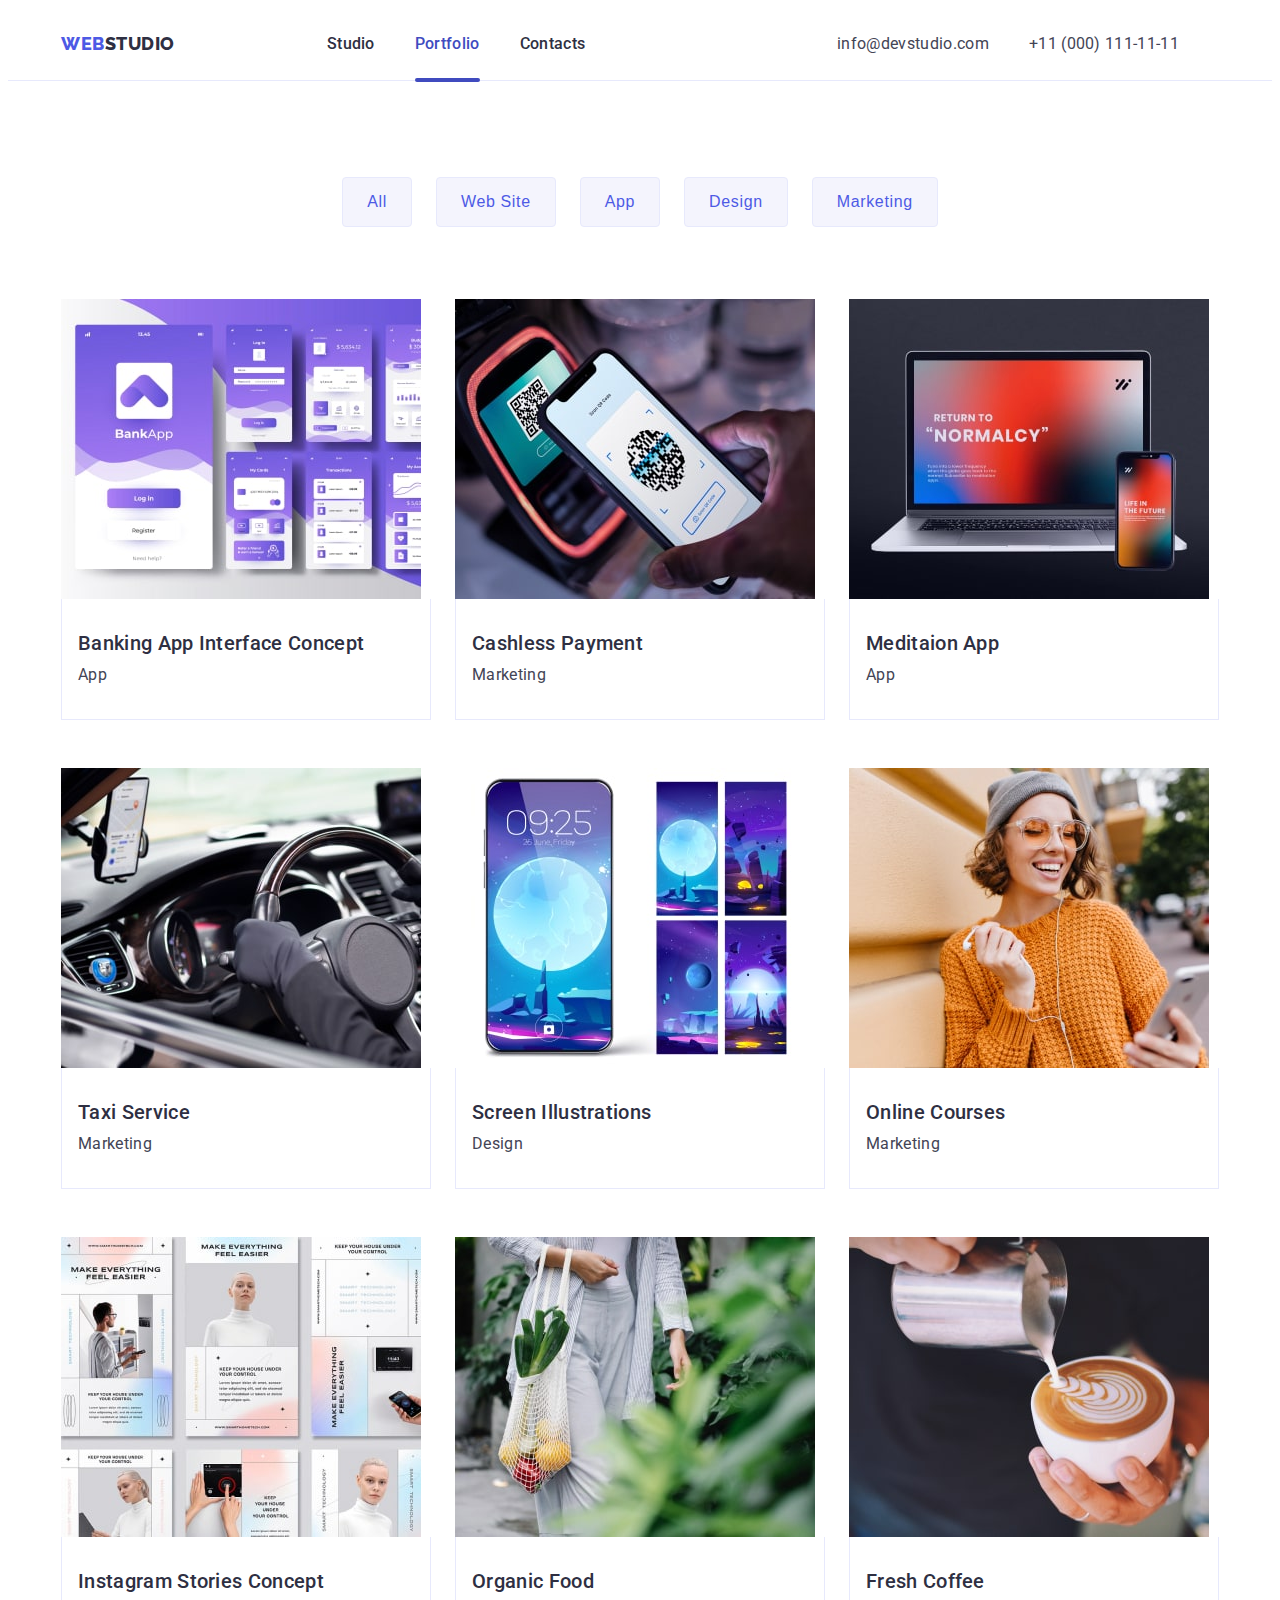
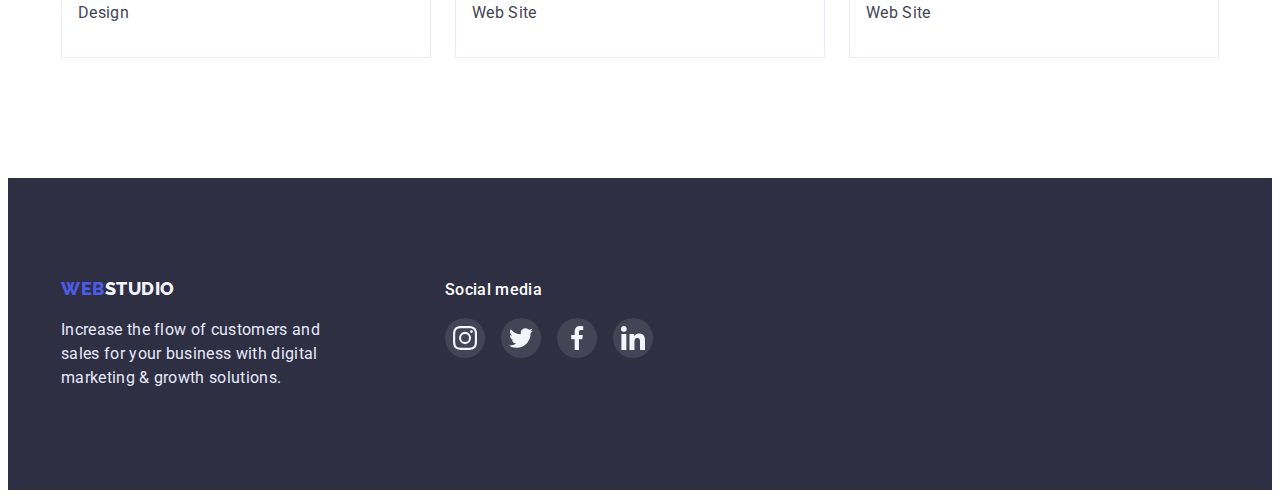
==== portfolio.html @ 263c4842 "Initial commit" ====
<!DOCTYPE html>
<html lang="en">

<head>
  <meta charset="UTF-8" />
  <meta http-equiv="X-UA-Compatible" content="IE=edge" />
  <meta name="viewport" content="width=device-width, initial-scale=1.0" />
  <title>Portfolio</title>
  <link rel="stylesheet" href="https://cdnjs.cloudflare.com/ajax/libs/modern-normalize/1.1.0/modern-normalize.min.css"
    integrity="sha512-wpPYUAdjBVSE4KJnH1VR1HeZfpl1ub8YT/NKx4PuQ5NmX2tKuGu6U/JRp5y+Y8XG2tV+wKQpNHVUX03MfMFn9Q=="
    crossorigin="anonymous" referrerpolicy="no-referrer" />
  <link rel="preconnect" href="https://fonts.googleapis.com">
  <link rel="preconnect" href="https://fonts.gstatic.com" crossorigin>
  <link href="https://fonts.googleapis.com/css2?family=Raleway:wght@800&family=Roboto:wght@400;500;700;900&display=swap"
    rel="stylesheet">
  <link rel="stylesheet" href="./css/style.css" />
</head>

<body class="page">
  <header class="nav">
    <div class="container header-container">
      <nav class="menu-link">
        <a href="./index.html" class="logo">Web<span class="decor">Studio</span></a>
        <ul class="site-nav list">
          <li><a href="./index.html" class="link">Studio</a></li>
          <li><a href="./portfolio.html" class="link current">Portfolio</a></li>
          <li><a href="" class="link">Contacts</a></li>
        </ul>
      </nav>
      <address class="address">
        <ul class="address-nav list">
          <li>
            <a href="mailto:info@devstudio.com" class="mail">info@devstudio.com</a>
          </li>
          <li>
            <a href="tel:+110001111111" class="tel">+11 (000) 111-11-11</a>
          </li>
        </ul>
      </address>
    </div>
  </header>
  <main>
    <section class="menu">
      <div class="container">
        <h1 class="visually-hidden">Portfolio</h1>
        <ul class="menu-nav list">
          <li><button type="button" class="button">All</button></li>
          <li><button type="button" class="button">Web Site</button></li>
          <li><button type="button" class="button">App</button></li>
          <li><button type="button" class="button">Design</button></li>
          <li><button type="button" class="button">Marketing</button></li>
        </ul>
        <ul class="photo card-set list">
          <li class="photo-card over">
            <a href="" class="item">
              <div class="photo-wrap"><img src="./images/app1.jpg" alt="App" width="360" />
                <p class="photo-overlay">14 Stylish and User-Friendly App Design Concepts · Task Manager App ·
                  Calorie
                  Tracker App · Exotic Fruit Ecommerce App ·
                  Cloud Storage App</p>
              </div>
              <div class="photo-name">
                <h2 class="photo-title">Banking App Interface Concept</h2>
                <p class="photo-text">App</p>

              </div>
            </a>
          </li>
          <li class="photo-card">
            <a href="" class="item">
              <div class="photo-wrap"><img src="./images/app2.jpg" alt="App" width="360" />
                <p class="photo-overlay">14 Stylish and User-Friendly App Design Concepts · Task Manager App · Calorie
                  Tracker App · Exotic Fruit Ecommerce App ·
                  Cloud Storage App</p>
              </div>
              <div class="photo-name">
                <h2 class="photo-title">Cashless Payment</h2>
                <p class="photo-text">Marketing</p>
              </div>
            </a>
          </li>
          <li class="photo-card">
            <a href="" class="item">
              <div class="photo-wrap"><img src="./images/app3.jpg" alt="App" width="360" />
                <p class="photo-overlay">14 Stylish and User-Friendly App Design Concepts · Task Manager App · Calorie
                  Tracker App · Exotic Fruit Ecommerce App ·
                  Cloud Storage App</p>
              </div>
              <div class="photo-name">
                <h2 class="photo-title">Meditaion App</h2>
                <p class="photo-text">App</p>
              </div>
            </a>
          </li>
          <li class="photo-card">
            <a href="" class="item">
              <div class="photo-wrap"><img src="./images/design1.jpg" alt="Design" width="360" />
                <p class="photo-overlay">14 Stylish and User-Friendly App Design Concepts · Task Manager App · Calorie
                  Tracker App · Exotic Fruit Ecommerce App ·
                  Cloud Storage App</p>
              </div>
              <div class="photo-name">
                <h2 class="photo-title">Taxi Service</h2>
                <p class="photo-text">Marketing</p>
              </div>
            </a>
          </li>
          <li class="photo-card">
            <a href="" class="item">
              <div class="photo-wrap"><img src="./images/design2.jpg" alt="Design" width="360" />
                <p class="photo-overlay">14 Stylish and User-Friendly App Design Concepts · Task Manager App · Calorie
                  Tracker App · Exotic Fruit Ecommerce App ·
                  Cloud Storage App</p>
              </div>
              <div class="photo-name">
                <h2 class="photo-title">Screen Illustrations</h2>
                <p class="photo-text">Design</p>
              </div>
            </a>
          </li>
          <li class="photo-card">
            <a href="" class="item">
              <div class="photo-wrap"><img src="./images/design3.jpg" alt="Design" width="360" />
                <p class="photo-overlay">14 Stylish and User-Friendly App Design Concepts · Task Manager App · Calorie
                  Tracker App · Exotic Fruit Ecommerce App ·
                  Cloud Storage App</p>
              </div>
              <div class="photo-name">
                <h2 class="photo-title">Online Courses</h2>
                <p class="photo-text">Marketing</p>
              </div>
            </a>
          </li>
          <li class="photo-card">
            <a href="" class="item">
              <div class="photo-wrap"><img src="./images/marketing1.jpg" alt="Marketing" width="360" />
                <p class="photo-overlay">14 Stylish and User-Friendly App Design Concepts · Task Manager App · Calorie
                  Tracker App · Exotic Fruit Ecommerce App ·
                  Cloud Storage App</p>
              </div>
              <div class="photo-name">
                <h2 class="photo-title">Instagram Stories Concept</h2>
                <p class="photo-text">Design</p>
              </div>
            </a>
          </li>
          <li class="photo-card">
            <a href="" class="item">
              <div class="photo-wrap"><img src="./images/marketing2.jpg" alt="Marketing" width="360" />
                <p class="photo-overlay">14 Stylish and User-Friendly App Design Concepts · Task Manager App · Calorie
                  Tracker App · Exotic Fruit Ecommerce App ·
                  Cloud Storage App</p>
              </div>
              <div class="photo-name">
                <h2 class="photo-title">Organic Food</h2>
                <p class="photo-text">Web Site</p>
              </div>
            </a>
          </li>
          <li class="photo-card">
            <a href="" class="item">
              <div class="photo-wrap"><img src="./images/marketing3.jpg" alt="Marketing" width="360" />
                <p class="photo-overlay">14 Stylish and User-Friendly App Design Concepts · Task Manager App · Calorie
                  Tracker App · Exotic Fruit Ecommerce App ·
                  Cloud Storage App</p>
              </div>
              <div class="photo-name">
                <h2 class="photo-title">Fresh Coffee</h2>
                <p class="photo-text">Web Site</p>
              </div>
            </a>
          </li>
        </ul>
      </div>
    </section>
  </main>
  <footer class="footer">
    <div class="container">
      <div class="footer-container">
        <a href="./index.html" class="footer-logo">Web<span class="footer-decor">Studio</span></a>
        <p class="footer-text">
          Increase the flow of customers and sales for your business with digital
          marketing & growth solutions.
        </p>
      </div>
      <div class="footer-media">
        <p class="footer-media-title">Social media</p>
        <ul class="footer-media-list list">
          <li class="footer-media-item"><a href="" class="footer-media-link link"><svg class="footer-media-icon"
                width="24" height="24">
                <use href="./images/icon.svg#icon-instagram"></use>
              </svg></a></li>
          <li class="footer-media-item"><a href="" class="footer-media-link link"><svg class="footer-media-icon"
                width="24" height="24">
                <use href="./images/icon.svg#icon-twitter"></use>
              </svg></a></li>
          <li class="footer-media-item"><a href="" class="footer-media-link link"><svg class="footer-media-icon"
                width="24" height="24">
                <use href="./images/icon.svg#icon-facebook"></use>
              </svg></a></li>
          <li class="footer-media-item"><a href="" class="footer-media-link link"><svg class="footer-media-icon"
                width="24" height="24">
                <use href="./images/icon.svg#icon-linkedin"></use>
              </svg></a></li>
        </ul>
      </div>
    </div>
  </footer>
</body>

</html>
---- css/style.css ----
:root {
  --primary-text-color: #434455;
  --title-text-color: #2e2f42;
  --accent-color: #e7e9fc;
  --background-color: #f4f4fd;
  --hover-color: #404bbf;
  --white-color: #ffffff;
  --primary-brand: #4d5ae5;
}
h1,
h2,
h3,
p {
  margin: 0;
}
ul {
  margin: 0;
  padding: 0;
}
img {
  display: block;
  max-width: 100%;
  height: auto;
}
body {
  background-color: var(--white-color);
  color: var(--primary-text-color);
  font-family: Roboto, sans-serif;
  letter-spacing: 0.02em;
  font-size: 16px;
  line-height: 1.5;
}
.container {
  width: 1158px;
  margin: 0 auto;
  padding: 0 15px;
}
.list {
  list-style: none;
}
.visually-hidden {
  position: absolute;
  width: 1px;
  height: 1px;
  margin: -1px;
  border: 0;
  padding: 0;
  white-space: nowrap;
  clip-path: inset(100%);
  clip: rect(0 0 0 0);
  overflow: hidden;
}
.nav {
  padding: 24px 0;
  border-bottom: 1px solid #e7e9fc;
}
.menu-link {
  display: flex;
}
.link {
  position: relative;
}
.header-container {
  display: flex;
}
.logo {
  color: var(--primary-brand);
  font-family: Raleway, sans-serif;
  font-weight: 800;
  font-size: 18px;
  line-height: 1.33;
  letter-spacing: 0.03em;
  text-transform: uppercase;
  text-decoration: none;
  margin-right: 76px;
}
.decor {
  color: var(--title-text-color);
  font-family: Raleway, sans-serif;
  font-family: 'Raleway';
  font-style: normal;
  font-weight: 800;
  font-size: 18px;
  line-height: 1.33;
  letter-spacing: 0.03em;
  text-transform: uppercase;
  text-decoration: none;
  margin-right: 76px;
}
.site-nav {
  display: flex;
  gap: 40px;
}
.site-nav .link {
  color: var(--title-text-color);
  font-weight: 500;
  text-decoration: none;
  transition-property: color;
  transition-duration: 250ms;
  transition-timing-function: cubic-bezier(0.4, 0, 0.2, 1);
}
.site-nav .link:hover,
.site-nav .link:focus {
  color: var(--hover-color);
}
.site-nav .link.current {
  color: var(--hover-color);
}
.site-nav .link.current::after {
  content: '';
  position: absolute;
  left: 0;
  bottom: 0;
  background: #404bbf;
  border-radius: 2px;
  width: 100%;
  height: 4px;
  top: 44px;
}
.address {
  margin-left: auto;
}
.address-nav {
  display: flex;
  transition-property: color;
  transition-duration: 250ms;
  transition-timing-function: cubic-bezier(0.4, 0, 0.2, 1);
}
.address-nav .mail,
.address-nav .tel {
  color: var(--primary-text-color);
  font-style: normal;
  font-weight: 400;
  text-decoration: none;
  margin-right: 40px;
}
.address-nav :hover,
.address-nav :focus {
  color: var(--hover-color);
}
.hero {
  background-color: var(--title-text-color);
  padding-bottom: 188px;
  padding-top: 188px;
  flex-grow: 1;
  background-image: linear-gradient(
      rgba(46, 47, 66, 0.7),
      rgba(46, 47, 66, 0.7)
    ),
    url(../images/people-office.jpg);
  background-repeat: no-repeat;
  background-position: center;
  background-size: cover;
  max-width: 1440px;
  margin: 0 auto;
}

.hero-title {
  color: var(--white-color);
  font-weight: 700;
  font-size: 56px;
  line-height: 1.07;
  text-align: center;
  max-width: 496px;
  margin-right: auto;
  margin-left: auto;
  margin-bottom: 48px;
  margin-top: auto;
}
.btn {
  color: var(--white-color);
  background-color: var(--primary-brand);
  font-weight: 500;
  font-size: 16px;
  line-height: 1.5;
  letter-spacing: 0.04em;
  cursor: pointer;
  padding: 16px 32px;
  display: block;
  margin: 0 auto;
  min-width: 169px;
  border-radius: 4px;
  border: none;
  transition-property: background-color;
  transition-duration: 250ms;
  transition-timing-function: cubic-bezier(0.4, 0, 0.2, 1);
}
.btn:hover,
.btn:focus {
  background-color: var(--hover-color);
}
.section {
  padding: 120px 0;
}
.action-container {
  padding-top: 112px;
}
.action {
  width: 264px;
}
.action-card {
  display: flex;
  gap: 24px;
  justify-content: center;
  align-items: center;
  width: 264px;
  height: 112px;
  background-color: var(--background-color);
  border-radius: 4px;
}
.actions {
  display: flex;
  gap: 24px;
}
.section-title {
  color: var(--title-text-color);
  font-weight: 500;
  font-size: 20px;
  line-height: 1.2;
  margin-bottom: 8px;
}
.card-set {
  display: flex;
  flex-wrap: wrap;
  gap: 24px;
  padding: 0;
  list-style: none;
}
.section-images {
  flex-basis: calc((100% - 48px) / 3);
}
.images {
  display: flex;
  margin-right: 24px;
}
.team-images {
  flex-basis: calc((100% - 72px) / 4);
  border-radius: 0px 0px 4px 4px;
  box-shadow: 0px 1px 6px rgba(46, 47, 66, 0.08),
    0px 1px 1px rgba(46, 47, 66, 0.16), 0px 2px 1px rgba(46, 47, 66, 0.08);
}
.name {
  background-color: var(--white-color);
  padding: 32px 16px;
  text-align: center;
}
.title,
.team-title {
  color: var(--title-text-color);
  font-weight: 700;
  font-size: 36px;
  line-height: 1.11;
  text-align: center;
  margin-bottom: 72px;
}
.team {
  background-color: var(--background-color);
  color: var(--primary-text-color);
  padding: 120px 0;
}
.team-members {
  display: flex;
}
.member {
  color: var(--title-text-color);
  font-weight: 500;
  font-size: 20px;
  line-height: 1.2;
  margin-bottom: 8px;
}
.text {
  margin-bottom: 8px;
}
.team-social-list {
  display: flex;
  justify-content: center;
  gap: 24px;
}
.team-social-item {
  width: 40px;
  height: 40px;
}
.team-social-link {
  display: flex;
  justify-content: center;
  align-items: center;
  width: 100%;
  height: 100%;
  border-radius: 50%;
  background-color: var(--primary-brand);
  transition-property: background-color;
  transition-duration: 250ms;
  transition-timing-function: cubic-bezier(0.4, 0, 0.2, 1);
}
.team-social-link:is(:hover, :focus) {
  background-color: #404bbf;
}
.team-social-icon {
  display: flex;
  justify-content: center;
  align-items: center;
  width: 16px;
  height: 16px;
}
.customers-title {
  padding-top: 130px;
  margin-bottom: 72px;
}
.customers-list {
  display: flex;
  justify-content: center;
  gap: 24px;
  padding-bottom: 120px;
}
.customers-item {
  width: 168px;
  height: 88px;
}
.customers-link {
  display: flex;
  justify-content: center;
  align-items: center;
  width: 100%;
  height: 100%;
  border: 1px solid #8e8f99;
  border-radius: 4px;
  color: #8e8f99;
  transition-property: border, color;
  transition-duration: 250ms, 250ms;
  transition-timing-function: cubic-bezier(0.4, 0, 0.2, 1),
    cubic-bezier(0.4, 0, 0.2, 1);
}
.customers-link:is(:hover, :focus) {
  border: 1px solid var(--hover-color);
  color: var(--hover-color);
}
.customers-icon {
  fill: currentColor;
}
.footer {
  background-color: var(--title-text-color);
  padding-top: 100px;
  padding-bottom: 100px;
}
.footer .container {
  display: flex;
}
.footer-logo {
  color: var(--primary-brand);
  font-family: Raleway, sans-serif;
  font-weight: 800;
  font-size: 18px;
  line-height: 1.17;
  letter-spacing: 0.03em;
  text-transform: uppercase;
  text-decoration: none;
}
.footer-decor {
  color: var(--background-color);
  font-family: Raleway, sans-serif;
  font-weight: 800;
  font-size: 18px;
  line-height: 1.17;
  letter-spacing: 0.03em;
  text-transform: uppercase;
  text-decoration: none;
}
.footer-text {
  color: var(--accent-color);
  margin-top: 16px;
  width: 264px;
}
.footer-media-title {
  font-weight: 500;
  font-size: 16px;
  line-height: 1.5;
  letter-spacing: 0.02em;
  color: var(--white-color);
  margin-bottom: 16px;
}
.footer-media {
  margin-left: 120px;
}
.footer-media-list {
  display: flex;
  gap: 16px;
}
.footer-media-item {
  width: 40px;
  height: 40px;
}
.footer-media-link {
  display: flex;
  justify-content: center;
  align-items: center;
  width: 100%;
  height: 100%;
  border-radius: 50%;
  background-color: rgba(255, 255, 255, 0.1);
  transition-property: background-color;
  transition-duration: 250ms;
  transition-timing-function: cubic-bezier(0.4, 0, 0.2, 1);
}
.footer-media-link:is(:hover, :focus) {
  background-color: #31d0aa;
}
.menu {
  padding-bottom: 120px;
  padding-top: 96px;
}
.menu-nav {
  display: flex;
  flex-direction: row;
  justify-content: center;
  padding: 0px;
  gap: 24px;
  margin-bottom: 72px;
}
.button {
  background-color: var(--background-color);
  color: var(--primary-brand);
  font-weight: 500;
  font-size: 16px;
  line-height: 1.5;
  letter-spacing: 0.04em;
  cursor: pointer;
  padding: 12px 24px;
  border: 1px solid #e7e9fc;
  border-radius: 4px;
  transition-property: background-color, color, border, box-shadow;
  transition-duration: 250ms, 250ms, 250ms, 250ms;
  transition-timing-function: cubic-bezier(0.4, 0, 0.2, 1),
    cubic-bezier(0.4, 0, 0.2, 1), cubic-bezier(0.4, 0, 0.2, 1),
    cubic-bezier(0.4, 0, 0.2, 1);
}
.button:hover,
.button:focus {
  background-color: var(--hover-color);
  color: var(--white-color);
  border: 1px solid transparent;
  box-shadow: 0px 3px 1px rgba(0, 0, 0, 0.1), 0px 2px 1px rgba(0, 0, 0, 0.08),
    0px 2px 2px rgba(0, 0, 0, 0.12);
}
.item {
  text-decoration: none;
  display: block;
}
.item .photo-title {
  color: var(--title-text-color);
  font-weight: 500;
  font-size: 20px;
  line-height: 1.2;
  text-decoration: none;
}
.item .photo-text {
  color: var(--primary-text-color);
  font-weight: 400;
  font-size: 16px;
  line-height: 1.5;
}
.photo-overlay {
  color: var(--background-color);
  background-color: var(--primary-brand);
  padding: 40px 32px 164px;
  position: absolute;
  top: 0;
  left: 0;
  width: 100%;
  height: 100%;
  transform: translateY(100%);
  transition-property: transform;
  transition-duration: 250ms;
  transition-timing-function: cubic-bezier(0.4, 0, 0.2, 1);
}
.photo-wrap {
  position: relative;
  overflow: hidden;
}
.item:is(:hover, :focus) .photo-overlay {
  transform: translateY(0);
}
.photo {
  column-gap: 24px;
  row-gap: 48px;
}
.photo-card {
  flex-basis: calc((100% - 48px) / 3);
}
.photo-card:hover {
  box-shadow: 0px 1px 6px rgba(46, 47, 66, 0.08),
    0px 1px 1px rgba(46, 47, 66, 0.16), 0px 2px 1px rgba(46, 47, 66, 0.08);
}
.photo-name {
  padding: 32px 0;
  display: block;
  border: 1px solid #e7e9fc;
  border-top-width: 0;
}
.photo-title {
  margin-bottom: 8px;
  padding-left: 16px;
}
.photo-text {
  padding-left: 16px;
}
.backdrop {
  width: 100%;
  height: 100%;
  background-color: rgba(46, 47, 66, 0.4);
  position: fixed;
  top: 0;
  left: 0;
  transition-property: opacity, visibility;
  transition-duration: 250ms, 250ms;
  transition-timing-function: cubic-bezier(0.4, 0, 0.2, 1),
    cubic-bezier(0.4, 0, 0.2, 1);
}
.modal {
  width: 408px;
  min-height: 576px;
  padding: 24px;
  background-color: #fcfcfc;
  box-shadow: 0px 1px 1px rgba(0, 0, 0, 0.14), 0px 1px 3px rgba(0, 0, 0, 0.12),
    0px 2px 1px rgba(0, 0, 0, 0.2);
  border-radius: 4px;
  position: absolute;
  top: 50%;
  left: 50%;
  transform: translate(-50%, -50%) scale(1);
  transition-property: transform;
  transition-duration: 250ms;
  transition-timing-function: cubic-bezier(0.4, 0, 0.2, 1);
}
.modal-close {
  width: 24px;
  height: 24px;
  background-color: #e7e9fc;
  border: 1px solid rgba(0, 0, 0, 0.1);
  border-radius: 50%;
  display: block;
  margin-left: auto;
}
.modal-icon {
}
.is-hidden {
  opacity: 0;
  visibility: hidden;
  pointer-events: none;
}
.backdrop.is-hidden .modal {
  transform: translate(-50%, -50%) scale(0);
}
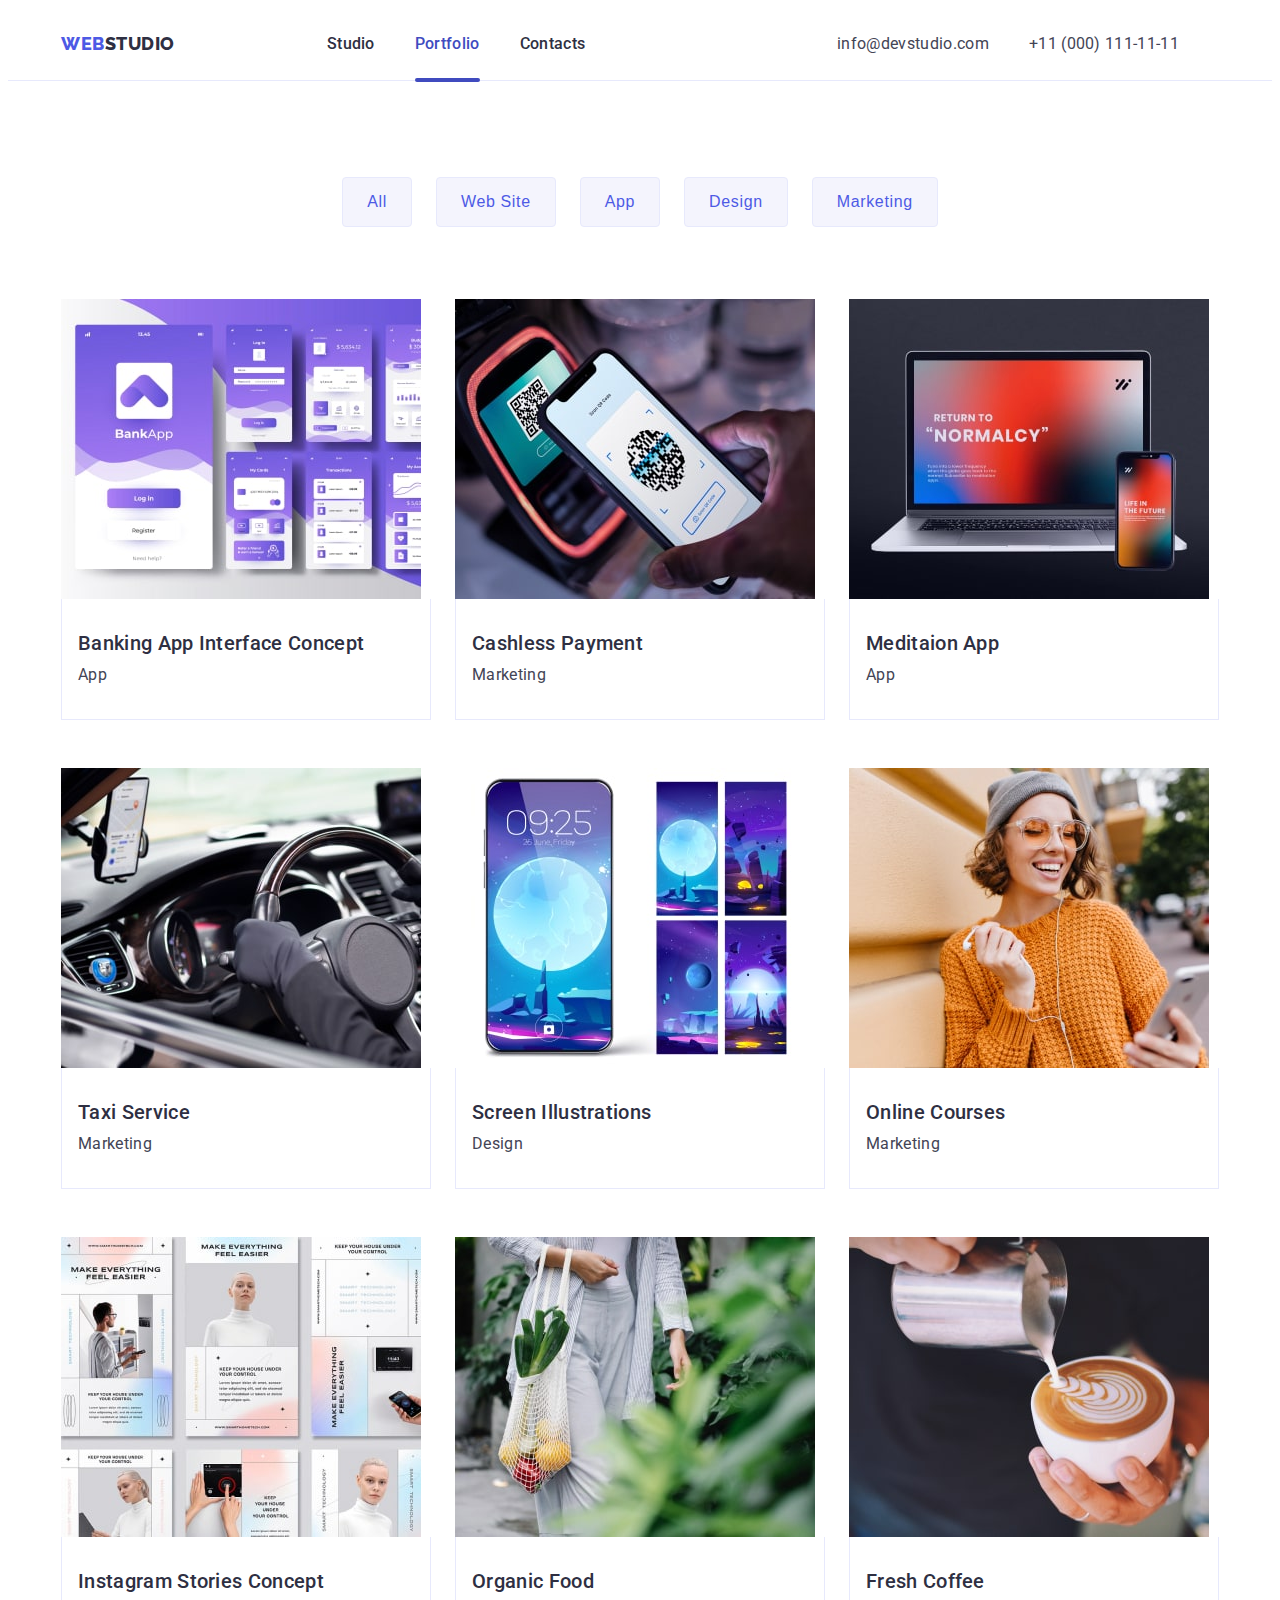
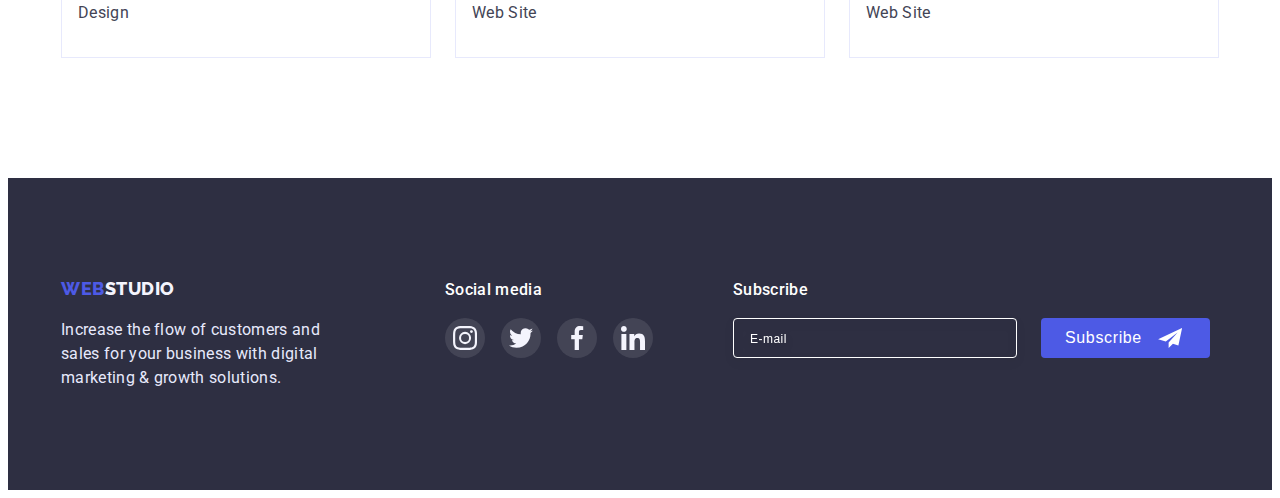
==== commit bac8a1bd: "update footer" ====
--- a/portfolio.html
+++ b/portfolio.html
@@ -204,6 +204,17 @@
               </svg></a></li>
         </ul>
       </div>
+      <div class="section-subscribe">
+        <p class="subscribe-subtitle subtitle">Subscribe</p>
+        <form class="subscribe-form" name="subscribe" autocomplete="on" novalidate>
+          <input type="email" class="subscribe-input" name="email" placeholder="E-mail" />
+          <button type="submit" class="subscribe-button btn">
+            Subscribe<svg class="subscribe-icon" width="24" height="20">
+              <use href="./images/icon.svg#icon-icon-send"></use>
+            </svg>
+          </button>
+        </form>
+      </div>
     </div>
   </footer>
 </body>
--- a/css/style.css
+++ b/css/style.css
@@ -539,8 +539,162 @@
   border-radius: 50%;
   display: block;
   margin-left: auto;
-}
-.modal-icon {
+  cursor: pointer;
+  transition-property: background-color, border, fill;
+  transition-duration: 250ms, 250ms, 250ms;
+  transition-timing-function: cubic-bezier(0.4, 0, 0.2, 1),
+    cubic-bezier(0.4, 0, 0.2, 1), cubic-bezier(0.4, 0, 0.2, 1);
+}
+.modal-close:focus,
+.modal-close:hover {
+  background-color: var(--hover-color);
+  border: 1px solid var(--hover-color);
+}
+.modal-close:focus .modal-icon,
+.modal-close:hover .modal-icon {
+  fill: var(--white-color);
+}
+.modal-title {
+  font-weight: 500;
+  font-size: 16px;
+  line-height: 1.5;
+  text-align: center;
+  letter-spacing: 0.02em;
+  color: #2e2f42;
+  margin-top: 24px;
+  margin-bottom: 16px;
+}
+.form-input {
+  width: 100%;
+  height: 40px;
+  opacity: 0.2;
+  border: 1px solid rgba(46, 47, 66, 0.2);
+  border-radius: 4px;
+  outline: transparent;
+  padding: 11px 38px;
+  transition-property: border;
+  transition-duration: 250ms;
+  transition-timing-function: cubic-bezier(0.4, 0, 0.2, 1);
+}
+.form-textarea {
+  display: block;
+  width: 100%;
+  min-height: 120px;
+  opacity: 0.2;
+  border: 1px solid rgba(46, 47, 66, 0.2);
+  border-radius: 4px;
+  outline: transparent;
+  resize: none;
+  padding: 8px 16px;
+  transition-property: border;
+  transition-duration: 250ms;
+  transition-timing-function: cubic-bezier(0.4, 0, 0.2, 1);
+}
+.form-input-text::placeholder {
+  font-weight: 400;
+  font-size: 12px;
+  line-height: 1.17;
+  letter-spacing: 0.04em;
+  color: rgba(46, 47, 66, 0.4);
+}
+
+.form-input:focus,
+.form-textarea:focus {
+  border: 1px solid var(--primary-brand);
+  outline: none;
+}
+.form-input:focus + .form-icon {
+  fill: var(--primary-brand);
+}
+.form-label span {
+  display: block;
+  font-size: 12px;
+  line-height: 1.17;
+  letter-spacing: 0.04em;
+  color: #8e8f99;
+  margin-bottom: 4px;
+}
+.form-control {
+  position: relative;
+}
+.form-icon {
+  display: block;
+  position: absolute;
+  left: 0;
+  top: 50%;
+  transform: translateY(-50%);
+  margin-left: 16px;
+  transition-property: fill;
+  transition-duration: 250ms;
+  transition-timing-function: cubic-bezier(0.4, 0, 0.2, 1);
+}
+.form-group {
+  margin-bottom: 8px;
+}
+.modal-input {
+  padding: 0px;
+  gap: 8px;
+}
+
+.checkbox-icon {
+  display: inline-flex;
+  align-items: center;
+  justify-content: center;
+  width: 16px;
+  height: 16px;
+  border: 1px solid #2e2f42;
+  border-radius: 2px;
+  margin-right: 8px;
+  transition-property: background-color, border;
+  transition-duration: 250ms, 250ms;
+  transition-timing-function: cubic-bezier(0.4, 0, 0.2, 1),
+    cubic-bezier(0.4, 0, 0.2, 1);
+}
+.form-checkbox-icon {
+  width: 10px;
+  height: 8px;
+  display: block;
+  align-items: center;
+  justify-content: center;
+  opacity: 0;
+  cursor: pointer;
+  transition-property: fill;
+  transition-duration: 250ms;
+  transition-timing-function: cubic-bezier(0.4, 0, 0.2, 1);
+}
+.form-label-checkbox {
+  font-weight: 400;
+  font-size: 12px;
+  line-height: 1.17;
+  letter-spacing: 0.04em;
+  color: #8e8f99;
+  display: flex;
+  align-items: center;
+  justify-content: center;
+  margin-top: 16px;
+  margin-left: 0;
+}
+.form-checkbox:checked + .checkbox-icon {
+  background-color: var(--hover-color);
+  border: 1px solid var(--hover-color);
+  border-radius: 2px;
+}
+.form-checkbox:checked + .checkbox-icon .form-checkbox-icon {
+  opacity: 1;
+  fill: var(--background-color);
+}
+.privacy-link {
+  font-weight: 400;
+  font-size: 12px;
+  line-height: 1.33;
+  letter-spacing: 0.04em;
+  text-decoration-line: underline;
+  color: var(--primary-brand);
+  display: inline-block;
+  margin-left: 4px;
+}
+.form-btn {
+  margin-top: 24px;
 }
 .is-hidden {
   opacity: 0;
@@ -550,3 +704,48 @@
 .backdrop.is-hidden .modal {
   transform: translate(-50%, -50%) scale(0);
 }
+.section-subscribe {
+  margin-left: 80px;
+}
+.subscribe-subtitle {
+  font-weight: 500;
+  font-size: 16px;
+  line-height: 1.5;
+  letter-spacing: 0.02em;
+  color: var(--white-color);
+  margin-bottom: 16px;
+}
+.subscribe-form {
+  display: flex;
+}
+.subscribe-input {
+  width: 264px;
+  padding-left: 16px;
+  color: var(--white-color);
+  border: 1px solid var(--white-color);
+  filter: drop-shadow(0px 4px 4px rgba(0, 0, 0, 0.15));
+  border-radius: 4px;
+  background-color: transparent;
+}
+.subscribe-input::placeholder {
+  font-weight: 400;
+  font-size: 12px;
+  line-height: 2;
+  display: flex;
+  align-items: center;
+  letter-spacing: 0.04em;
+  color: var(--white-color);
+}
+.subscribe-button {
+  display: flex;
+  align-items: center;
+  text-align: center;
+  height: 40px;
+  width: 165px;
+  padding: 8px 24px;
+  gap: 16px;
+  margin-left: 24px;
+}
+.subscribe-icon {
+  fill: #ffffff;
+}
